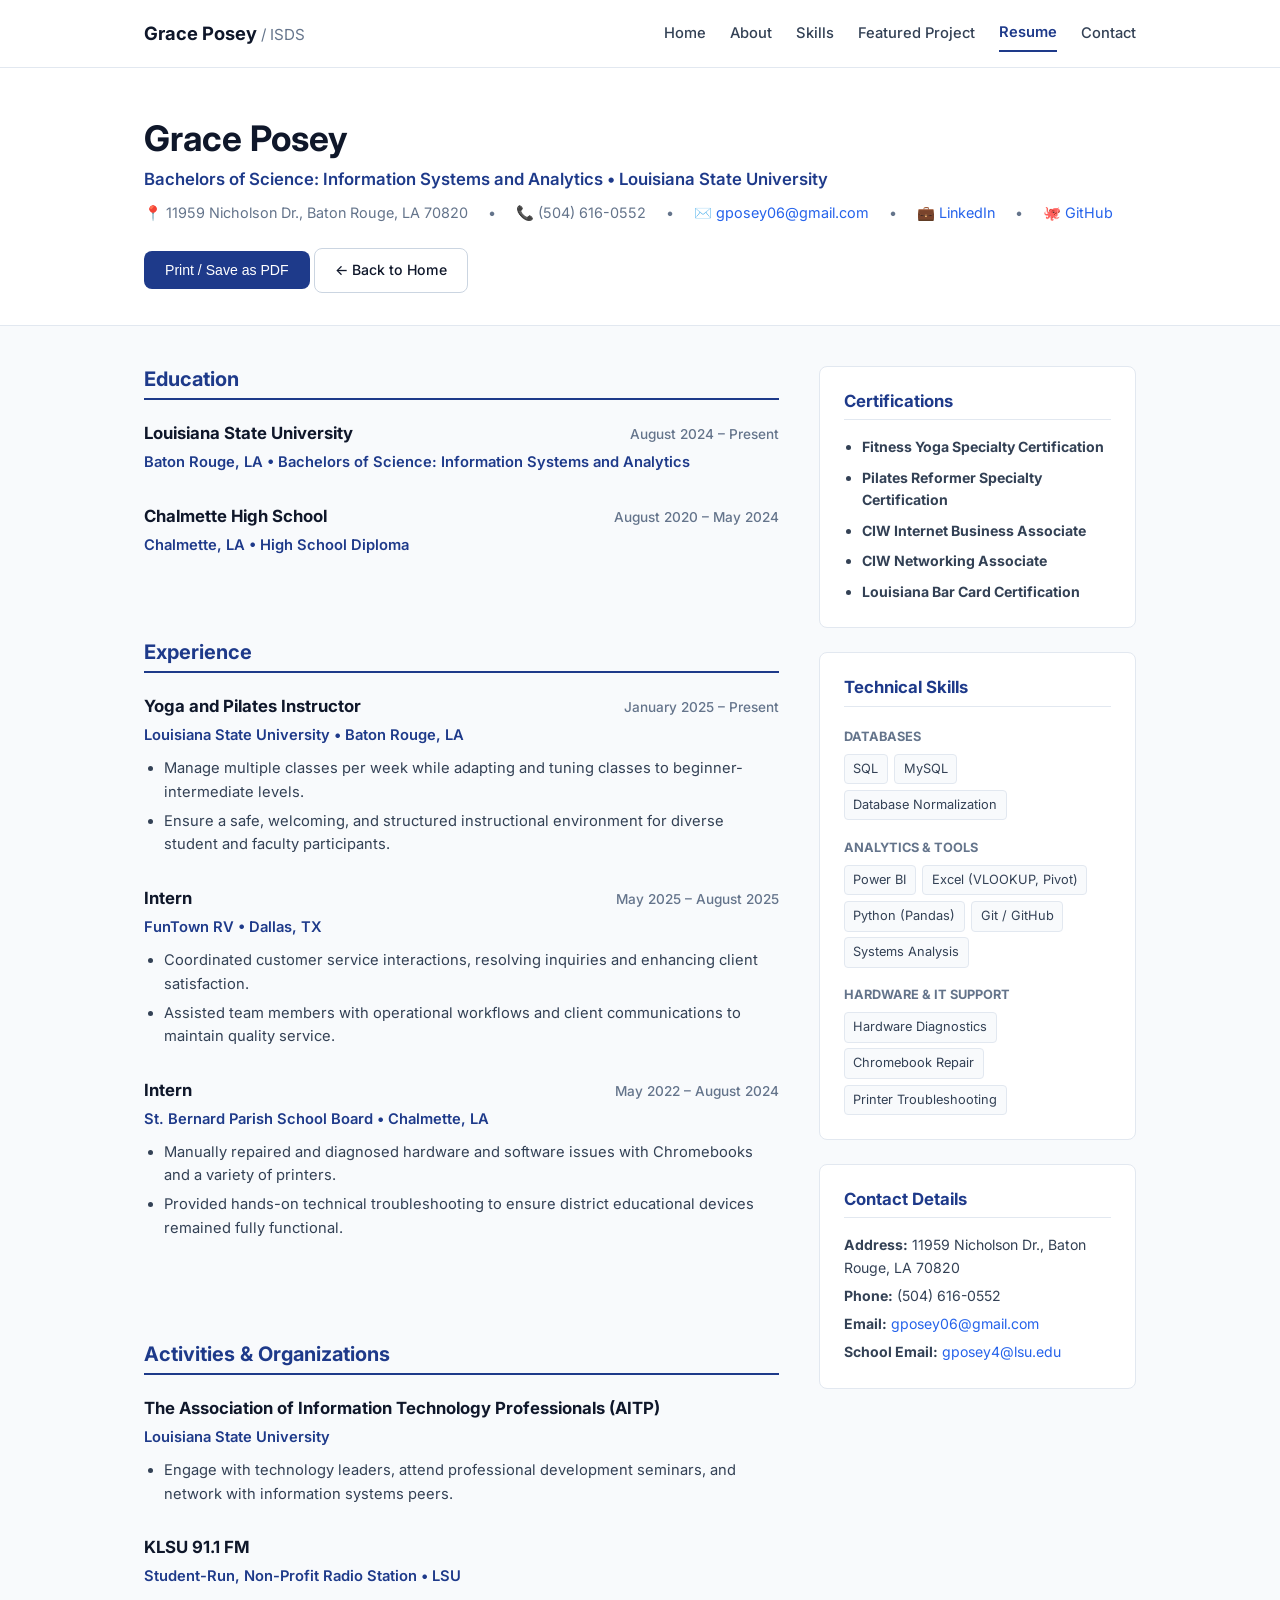
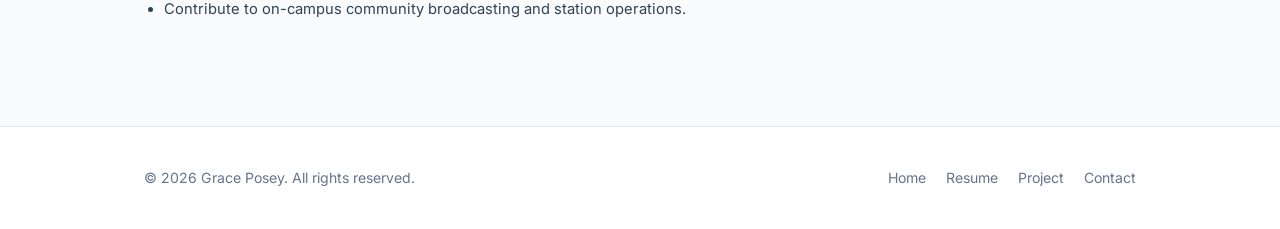
==== resume.html @ 0e3ea4c7 "Complete initial version of personal website" ====
<!DOCTYPE html>
<html lang="en">
<head>
  <meta charset="UTF-8">
  <meta name="viewport" content="width=device-width, initial-scale=1.0">
  <title>Resume | Grace Posey - Information Systems &amp; Analytics</title>
  <meta name="description" content="Professional resume of Grace Posey - Information Systems and Analytics student at Louisiana State University with experience in instruction, client relations, and IT support.">
  <link rel="stylesheet" href="css/style.css">
</head>
<body>

  <!-- =========================================================================
       NAVIGATION
       ========================================================================= -->
  <header class="site-header">
    <div class="container nav-container">
      <a href="index.html#home" class="brand-logo">
        Grace Posey <span>/ ISDS</span>
      </a>

      <input type="checkbox" id="nav-toggle" class="nav-toggle" aria-label="Toggle navigation">
      <label for="nav-toggle" class="nav-toggle-label">
        <span></span>
      </label>

      <nav class="nav-menu">
        <a href="index.html#home" class="nav-link">Home</a>
        <a href="index.html#about" class="nav-link">About</a>
        <a href="index.html#skills" class="nav-link">Skills</a>
        <a href="project.html" class="nav-link">Featured Project</a>
        <a href="resume.html" class="nav-link active">Resume</a>
        <a href="index.html#contact" class="nav-link">Contact</a>
      </nav>
    </div>
  </header>

  <main>
    <!-- =========================================================================
         RESUME HEADER & CONTACT INFO
         ========================================================================= -->
    <header class="resume-page-header">
      <div class="container">
        <div class="resume-header-row">
          
          <div class="resume-candidate">
            <h1>Grace Posey</h1>
            <p>Bachelors of Science: Information Systems and Analytics &bull; Louisiana State University</p>
            <div class="resume-contact-inline">
              <span>📍 11959 Nicholson Dr., Baton Rouge, LA 70820</span> &bull;
              <span>📞 (504) 616-0552</span> &bull;
              <span>✉️ <a href="mailto:gposey06@gmail.com">gposey06@gmail.com</a></span> &bull;
              <span>💼 <a href="https://www.linkedin.com/in/grace-posey-5935163aa/?lipi=urn%3Ali%3Apage%3Ad_flagship3_profile_view_base_contact_details%3Bi%2BPXnxjQRSqDoG2YEy2RJw%3D%3D" target="_blank" rel="noopener noreferrer">LinkedIn</a></span> &bull;
              <span>🐙 <a href="https://github.com/gposey4" target="_blank" rel="noopener noreferrer">GitHub</a></span>
            </div>
          </div>

          <div class="resume-actions">
            <button onclick="window.print()" class="btn btn-primary" style="font-size: 0.88rem;">Print / Save as PDF</button>
            <a href="index.html#home" class="btn btn-secondary" style="font-size: 0.88rem;">&larr; Back to Home</a>
          </div>

        </div>
      </div>
    </header>

    <!-- =========================================================================
         RESUME CONTENT
         ========================================================================= -->
    <div class="container">
      <div class="resume-body-grid">
        
        <!-- Main Column: Education, Experience, Activities -->
        <div class="resume-main-column">
          
          <!-- Education Section -->
          <section class="resume-section" style="padding: 0 0 2rem 0; border-bottom: none;">
            <h2 class="resume-section-heading">Education</h2>

            <div class="experience-item">
              <div class="experience-header">
                <span class="experience-role">Louisiana State University</span>
                <span class="experience-date">August 2024 &ndash; Present</span>
              </div>
              <div class="experience-company">Baton Rouge, LA &bull; Bachelors of Science: Information Systems and Analytics</div>
            </div>

            <div class="experience-item" style="margin-bottom: 0;">
              <div class="experience-header">
                <span class="experience-role">Chalmette High School</span>
                <span class="experience-date">August 2020 &ndash; May 2024</span>
              </div>
              <div class="experience-company">Chalmette, LA &bull; High School Diploma</div>
            </div>
          </section>

          <!-- Experience Section -->
          <section class="resume-section" style="padding: 0 0 2rem 0; border-bottom: none;">
            <h2 class="resume-section-heading">Experience</h2>

            <!-- Role 1: LSU -->
            <div class="experience-item">
              <div class="experience-header">
                <span class="experience-role">Yoga and Pilates Instructor</span>
                <span class="experience-date">January 2025 &ndash; Present</span>
              </div>
              <div class="experience-company">Louisiana State University &bull; Baton Rouge, LA</div>
              <ul class="experience-bullets">
                <li>Manage multiple classes per week while adapting and tuning classes to beginner-intermediate levels.</li>
                <li>Ensure a safe, welcoming, and structured instructional environment for diverse student and faculty participants.</li>
              </ul>
            </div>

            <!-- Role 2: FunTown RV -->
            <div class="experience-item">
              <div class="experience-header">
                <span class="experience-role">Intern</span>
                <span class="experience-date">May 2025 &ndash; August 2025</span>
              </div>
              <div class="experience-company">FunTown RV &bull; Dallas, TX</div>
              <ul class="experience-bullets">
                <li>Coordinated customer service interactions, resolving inquiries and enhancing client satisfaction.</li>
                <li>Assisted team members with operational workflows and client communications to maintain quality service.</li>
              </ul>
            </div>

            <!-- Role 3: St. Bernard Parish School Board -->
            <div class="experience-item">
              <div class="experience-header">
                <span class="experience-role">Intern</span>
                <span class="experience-date">May 2022 &ndash; August 2024</span>
              </div>
              <div class="experience-company">St. Bernard Parish School Board &bull; Chalmette, LA</div>
              <ul class="experience-bullets">
                <li>Manually repaired and diagnosed hardware and software issues with Chromebooks and a variety of printers.</li>
                <li>Provided hands-on technical troubleshooting to ensure district educational devices remained fully functional.</li>
              </ul>
            </div>
          </section>

          <!-- Activities Section -->
          <section class="resume-section" style="padding: 0; border-bottom: none;">
            <h2 class="resume-section-heading">Activities &amp; Organizations</h2>

            <div class="experience-item">
              <div class="experience-header">
                <span class="experience-role">The Association of Information Technology Professionals (AITP)</span>
              </div>
              <div class="experience-company">Louisiana State University</div>
              <ul class="experience-bullets">
                <li>Engage with technology leaders, attend professional development seminars, and network with information systems peers.</li>
              </ul>
            </div>

            <div class="experience-item" style="margin-bottom: 0;">
              <div class="experience-header">
                <span class="experience-role">KLSU 91.1 FM</span>
              </div>
              <div class="experience-company">Student-Run, Non-Profit Radio Station &bull; LSU</div>
              <ul class="experience-bullets">
                <li>Contribute to on-campus community broadcasting and station operations.</li>
              </ul>
            </div>
          </section>

        </div>

        <!-- Sidebar Column: Skills, Certifications -->
        <div class="resume-sidebar-column">
          
          <!-- Certifications Card -->
          <div class="resume-widget">
            <h3>Certifications</h3>
            <ul style="font-size: 0.88rem; line-height: 1.6; color: var(--text-body); list-style: disc; padding-left: 1.15rem;">
              <li style="margin-bottom: 0.5rem;"><strong>Fitness Yoga Specialty Certification</strong></li>
              <li style="margin-bottom: 0.5rem;"><strong>Pilates Reformer Specialty Certification</strong></li>
              <li style="margin-bottom: 0.5rem;"><strong>CIW Internet Business Associate</strong></li>
              <li style="margin-bottom: 0.5rem;"><strong>CIW Networking Associate</strong></li>
              <li><strong>Louisiana Bar Card Certification</strong></li>
            </ul>
          </div>

          <!-- Technical Skills Card -->
          <div class="resume-widget">
            <h3>Technical Skills</h3>
            
            <div style="margin-bottom: 0.85rem;">
              <strong style="font-size: 0.8rem; color: var(--text-muted); text-transform: uppercase;">Databases</strong>
              <div style="display: flex; flex-wrap: wrap; gap: 0.35rem; margin-top: 0.35rem;">
                <span class="skill-tag">SQL</span>
                <span class="skill-tag">MySQL</span>
                <span class="skill-tag">Database Normalization</span>
              </div>
            </div>

            <div style="margin-bottom: 0.85rem;">
              <strong style="font-size: 0.8rem; color: var(--text-muted); text-transform: uppercase;">Analytics &amp; Tools</strong>
              <div style="display: flex; flex-wrap: wrap; gap: 0.35rem; margin-top: 0.35rem;">
                <span class="skill-tag">Power BI</span>
                <span class="skill-tag">Excel (VLOOKUP, Pivot)</span>
                <span class="skill-tag">Python (Pandas)</span>
                <span class="skill-tag">Git / GitHub</span>
                <span class="skill-tag">Systems Analysis</span>
              </div>
            </div>

            <div>
              <strong style="font-size: 0.8rem; color: var(--text-muted); text-transform: uppercase;">Hardware &amp; IT Support</strong>
              <div style="display: flex; flex-wrap: wrap; gap: 0.35rem; margin-top: 0.35rem;">
                <span class="skill-tag">Hardware Diagnostics</span>
                <span class="skill-tag">Chromebook Repair</span>
                <span class="skill-tag">Printer Troubleshooting</span>
              </div>
            </div>
          </div>

          <!-- Contact Summary Widget -->
          <div class="resume-widget">
            <h3>Contact Details</h3>
            <div style="font-size: 0.88rem; line-height: 1.6; color: var(--text-body);">
              <div><strong>Address:</strong> 11959 Nicholson Dr., Baton Rouge, LA 70820</div>
              <div style="margin-top: 0.35rem;"><strong>Phone:</strong> (504) 616-0552</div>
              <div style="margin-top: 0.35rem;"><strong>Email:</strong> <a href="mailto:gposey06@gmail.com">gposey06@gmail.com</a></div>
              <div style="margin-top: 0.35rem;"><strong>School Email:</strong> <a href="mailto:gposey4@lsu.edu">gposey4@lsu.edu</a></div>
            </div>
          </div>

        </div>

      </div>
    </div>
  </main>

  <!-- =========================================================================
       FOOTER
       ========================================================================= -->
  <footer class="site-footer">
    <div class="container footer-content">
      <div>&copy; 2026 Grace Posey. All rights reserved.</div>
      <div class="footer-links">
        <a href="index.html#home">Home</a>
        <a href="resume.html">Resume</a>
        <a href="project.html">Project</a>
        <a href="index.html#contact">Contact</a>
      </div>
    </div>
  </footer>

</body>
</html>
---- css/style.css ----
/* ==========================================================================
   PERSONAL WEBSITE STYLESHEET - GRACE POSEY (ISDS)
   Clean, Minimalist, and Simple Style - Zero JavaScript
   ========================================================================== */

@import url('https://fonts.googleapis.com/css2?family=Inter:wght@400;500;600;700&display=swap');

:root {
  /* Colors */
  --bg-page: #f8fafc;
  --bg-surface: #ffffff;
  --text-main: #0f172a;
  --text-body: #334155;
  --text-muted: #64748b;
  --border-color: #e2e8f0;
  --border-darker: #cbd5e1;

  /* Accents */
  --primary: #1e3a8a;       /* Classic deep navy */
  --primary-hover: #172554;
  --primary-light: #eff6ff;
  --accent-blue: #2563eb;
  
  /* Typography */
  --font-sans: 'Inter', -apple-system, BlinkMacSystemFont, 'Segoe UI', Roboto, sans-serif;

  /* Layout */
  --max-width: 1040px;
  --header-height: 68px;
  --radius: 8px;
}

/* --- Base & Reset --- */
*, *::before, *::after {
  box-sizing: border-box;
  margin: 0;
  padding: 0;
}

html {
  font-size: 16px;
  scroll-behavior: smooth;
  scroll-padding-top: calc(var(--header-height) + 20px);
}

body {
  font-family: var(--font-sans);
  background-color: var(--bg-page);
  color: var(--text-body);
  line-height: 1.6;
  min-height: 100vh;
  display: flex;
  flex-direction: column;
}

a {
  color: var(--accent-blue);
  text-decoration: none;
  transition: color 0.15s ease;
}

a:hover {
  color: var(--primary-hover);
  text-decoration: underline;
}

img {
  max-width: 100%;
  height: auto;
  display: block;
}

ul, ol {
  list-style: none;
}

/* --- Typography --- */
h1, h2, h3, h4, h5, h6 {
  color: var(--text-main);
  font-weight: 700;
  line-height: 1.3;
}

/* --- Container & Sections --- */
.container {
  width: 100%;
  max-width: var(--max-width);
  margin: 0 auto;
  padding: 0 1.5rem;
}

section {
  padding: 4rem 0;
  border-bottom: 1px solid var(--border-color);
}

section:last-of-type {
  border-bottom: none;
}

.section-tag {
  display: inline-block;
  font-size: 0.75rem;
  font-weight: 700;
  text-transform: uppercase;
  letter-spacing: 0.08em;
  color: var(--primary);
  margin-bottom: 0.5rem;
}

.section-title {
  font-size: 1.85rem;
  margin-bottom: 0.75rem;
}

.section-subtitle {
  font-size: 1.05rem;
  color: var(--text-muted);
  max-width: 650px;
  margin-bottom: 2.5rem;
}

/* ==========================================================================
   NAVIGATION
   ========================================================================== */
.site-header {
  position: sticky;
  top: 0;
  z-index: 100;
  height: var(--header-height);
  background: var(--bg-surface);
  border-bottom: 1px solid var(--border-color);
}

.nav-container {
  display: flex;
  align-items: center;
  justify-content: space-between;
  height: 100%;
}

.brand-logo {
  font-size: 1.15rem;
  font-weight: 700;
  color: var(--text-main);
  text-decoration: none;
}

.brand-logo:hover {
  text-decoration: none;
}

.brand-logo span {
  color: var(--text-muted);
  font-weight: 400;
  font-size: 0.95rem;
}

.nav-menu {
  display: flex;
  align-items: center;
  gap: 1.5rem;
}

.nav-link {
  font-size: 0.92rem;
  font-weight: 500;
  color: var(--text-body);
  text-decoration: none;
  padding: 0.35rem 0;
  position: relative;
}

.nav-link:hover {
  color: var(--primary);
  text-decoration: none;
}

.nav-link.active {
  color: var(--primary);
  font-weight: 600;
  border-bottom: 2px solid var(--primary);
}

/* Mobile Hamburger Checkbox Hack */
.nav-toggle {
  display: none;
}

.nav-toggle-label {
  display: none;
  cursor: pointer;
  width: 36px;
  height: 36px;
  align-items: center;
  justify-content: center;
}

.nav-toggle-label span,
.nav-toggle-label span::before,
.nav-toggle-label span::after {
  content: '';
  display: block;
  width: 20px;
  height: 2px;
  background: var(--text-main);
  position: relative;
  transition: all 0.2s ease;
}

.nav-toggle-label span::before {
  top: -6px;
  position: absolute;
}

.nav-toggle-label span::after {
  top: 6px;
  position: absolute;
}

/* ==========================================================================
   BUTTONS & BADGES
   ========================================================================== */
.btn {
  display: inline-flex;
  align-items: center;
  justify-content: center;
  gap: 0.5rem;
  padding: 0.65rem 1.25rem;
  font-size: 0.92rem;
  font-weight: 500;
  border-radius: var(--radius);
  border: 1px solid transparent;
  cursor: pointer;
  text-decoration: none !important;
  transition: background-color 0.15s ease, border-color 0.15s ease;
}

.btn-primary {
  background: var(--primary);
  color: #ffffff !important;
}

.btn-primary:hover {
  background: var(--primary-hover);
}

.btn-secondary {
  background: var(--bg-surface);
  color: var(--text-main) !important;
  border-color: var(--border-darker);
}

.btn-secondary:hover {
  background: #f1f5f9;
  border-color: #94a3b8;
}

.badge {
  display: inline-block;
  padding: 0.25rem 0.6rem;
  font-size: 0.75rem;
  font-weight: 600;
  border-radius: 4px;
  background: var(--primary-light);
  color: var(--primary);
  border: 1px solid #dbeafe;
}

/* ==========================================================================
   HERO SECTION
   ========================================================================== */
.hero-section {
  padding: 4.5rem 0;
  background: var(--bg-surface);
}

.hero-grid {
  display: grid;
  grid-template-columns: 1.2fr 0.8fr;
  gap: 3rem;
  align-items: center;
}

.hero-title {
  font-size: 2.5rem;
  letter-spacing: -0.02em;
  margin-bottom: 0.5rem;
  line-height: 1.2;
}

.hero-subtitle {
  font-size: 1.2rem;
  color: var(--primary);
  font-weight: 600;
  margin-bottom: 1.25rem;
}

.hero-desc {
  font-size: 1.05rem;
  color: var(--text-body);
  line-height: 1.7;
  margin-bottom: 1.75rem;
}

.hero-cta-group {
  display: flex;
  flex-wrap: wrap;
  gap: 0.75rem;
}

/* Portrait Frame - Simple & Clean */
.hero-visual {
  display: flex;
  justify-content: center;
}

.portrait-frame {
  width: 100%;
  max-width: 320px;
  border-radius: 12px;
  overflow: hidden;
  border: 1px solid var(--border-color);
  box-shadow: 0 4px 12px rgba(0, 0, 0, 0.05);
  background: var(--bg-surface);
}

.portrait-frame img {
  width: 100%;
  height: 380px;
  object-fit: cover;
  object-position: center 20%;
  display: block;
}

/* ==========================================================================
   ABOUT SECTION
   ========================================================================== */
.about-grid {
  display: grid;
  grid-template-columns: 1.1fr 0.9fr;
  gap: 2.5rem;
  align-items: start;
}

.about-content p {
  margin-bottom: 1rem;
  font-size: 1rem;
  line-height: 1.7;
}

.about-bullets {
  background: var(--bg-surface);
  border: 1px solid var(--border-color);
  border-radius: var(--radius);
  padding: 1.5rem;
}

.about-bullets h4 {
  font-size: 1rem;
  margin-bottom: 0.75rem;
  color: var(--primary);
}

.about-bullets ul {
  list-style: disc;
  padding-left: 1.25rem;
}

.about-bullets li {
  font-size: 0.92rem;
  margin-bottom: 0.5rem;
  color: var(--text-body);
}

/* ==========================================================================
   SKILLS SECTION
   ========================================================================== */
.skills-grid {
  display: grid;
  grid-template-columns: repeat(3, 1fr);
  gap: 1.5rem;
}

.skill-category-card {
  background: var(--bg-surface);
  border: 1px solid var(--border-color);
  border-radius: var(--radius);
  padding: 1.5rem;
}

.skill-category-card h3 {
  font-size: 1.1rem;
  margin-bottom: 0.5rem;
}

.skill-category-card p {
  font-size: 0.88rem;
  color: var(--text-muted);
  margin-bottom: 1.25rem;
}

.skill-tags {
  display: flex;
  flex-wrap: wrap;
  gap: 0.4rem;
}

.skill-tag {
  font-size: 0.8rem;
  padding: 0.25rem 0.55rem;
  background: var(--bg-page);
  border: 1px solid var(--border-color);
  border-radius: 4px;
  color: var(--text-body);
}

/* ==========================================================================
   FEATURED PROJECT TEASER
   ========================================================================== */
.featured-project-card {
  background: var(--bg-surface);
  border: 1px solid var(--border-color);
  border-radius: var(--radius);
  overflow: hidden;
  display: grid;
  grid-template-columns: 1.1fr 0.9fr;
}

.project-card-image {
  background: #f1f5f9;
  display: flex;
  align-items: center;
  justify-content: center;
  border-right: 1px solid var(--border-color);
}

.project-card-image img {
  width: 100%;
  height: 100%;
  object-fit: cover;
}

.project-card-body {
  padding: 2.25rem;
  display: flex;
  flex-direction: column;
  justify-content: center;
}

.project-card-body h3 {
  font-size: 1.4rem;
  margin-bottom: 0.75rem;
}

.project-card-body p {
  font-size: 0.95rem;
  color: var(--text-body);
  line-height: 1.65;
  margin-bottom: 1.5rem;
}

/* ==========================================================================
   CONTACT SECTION
   ========================================================================== */
.contact-grid {
  display: grid;
  grid-template-columns: 1fr 1fr;
  gap: 2.5rem;
}

.contact-info-card {
  background: var(--bg-surface);
  border: 1px solid var(--border-color);
  border-radius: var(--radius);
  padding: 2rem;
}

.contact-info-card h3 {
  font-size: 1.25rem;
  margin-bottom: 0.5rem;
}

.contact-info-card p {
  color: var(--text-muted);
  font-size: 0.95rem;
  margin-bottom: 1.5rem;
}

.contact-channel-list {
  display: flex;
  flex-direction: column;
  gap: 1rem;
}

.contact-channel-item {
  display: flex;
  flex-direction: column;
  font-size: 0.92rem;
}

.contact-channel-item strong {
  color: var(--text-main);
  font-size: 0.82rem;
  text-transform: uppercase;
  letter-spacing: 0.04em;
  margin-bottom: 0.15rem;
}

.contact-channel-item a {
  color: var(--accent-blue);
}

/* Simple Contact Form */
.contact-form {
  background: var(--bg-surface);
  border: 1px solid var(--border-color);
  border-radius: var(--radius);
  padding: 2rem;
  display: flex;
  flex-direction: column;
  gap: 1.1rem;
}

.form-group {
  display: flex;
  flex-direction: column;
  gap: 0.35rem;
}

.form-label {
  font-size: 0.85rem;
  font-weight: 600;
  color: var(--text-main);
}

.form-control {
  width: 100%;
  padding: 0.65rem 0.85rem;
  background: #ffffff;
  border: 1px solid var(--border-darker);
  border-radius: 4px;
  color: var(--text-main);
  font-size: 0.92rem;
}

.form-control:focus {
  outline: none;
  border-color: var(--primary);
  box-shadow: 0 0 0 2px rgba(30, 58, 138, 0.15);
}

textarea.form-control {
  min-height: 110px;
  resize: vertical;
}

/* ==========================================================================
   RESUME PAGE STYLES - Simple & Professional
   ========================================================================== */
.resume-page-header {
  padding: 3rem 0 2rem 0;
  background: var(--bg-surface);
  border-bottom: 1px solid var(--border-color);
}

.resume-header-row {
  display: flex;
  justify-content: space-between;
  align-items: flex-start;
  gap: 1.5rem;
  flex-wrap: wrap;
}

.resume-candidate h1 {
  font-size: 2.2rem;
  margin-bottom: 0.25rem;
}

.resume-candidate p {
  font-size: 1.05rem;
  color: var(--primary);
  font-weight: 600;
  margin-bottom: 0.5rem;
}

.resume-contact-inline {
  display: flex;
  flex-wrap: wrap;
  gap: 1.25rem;
  font-size: 0.9rem;
  color: var(--text-muted);
}

.resume-body-grid {
  display: grid;
  grid-template-columns: 2fr 1fr;
  gap: 2.5rem;
  padding: 2.5rem 0 4rem 0;
}

.resume-section {
  margin-bottom: 2.5rem;
}

.resume-section-heading {
  font-size: 1.25rem;
  margin-bottom: 1.25rem;
  padding-bottom: 0.4rem;
  border-bottom: 2px solid var(--primary);
  color: var(--primary);
}

/* Timeline/List for Experience */
.experience-item {
  margin-bottom: 1.75rem;
}

.experience-header {
  display: flex;
  justify-content: space-between;
  align-items: baseline;
  flex-wrap: wrap;
  gap: 0.5rem;
  margin-bottom: 0.25rem;
}

.experience-role {
  font-size: 1.05rem;
  font-weight: 700;
  color: var(--text-main);
}

.experience-date {
  font-size: 0.85rem;
  color: var(--text-muted);
  font-weight: 500;
}

.experience-company {
  font-size: 0.92rem;
  color: var(--primary);
  font-weight: 600;
  margin-bottom: 0.6rem;
}

.experience-bullets {
  list-style-type: disc;
  padding-left: 1.25rem;
  color: var(--text-body);
  font-size: 0.92rem;
  line-height: 1.6;
}

.experience-bullets li {
  margin-bottom: 0.35rem;
}

/* Resume Sidebar */
.resume-widget {
  background: var(--bg-surface);
  border: 1px solid var(--border-color);
  border-radius: var(--radius);
  padding: 1.5rem;
  margin-bottom: 1.5rem;
}

.resume-widget h3 {
  font-size: 1.05rem;
  margin-bottom: 1rem;
  color: var(--primary);
  border-bottom: 1px solid var(--border-color);
  padding-bottom: 0.4rem;
}

.education-item {
  margin-bottom: 1rem;
}

.education-item h4 {
  font-size: 0.95rem;
  color: var(--text-main);
}

.education-item .institution {
  font-size: 0.88rem;
  color: var(--text-muted);
}

.education-item .subtext {
  font-size: 0.82rem;
  color: var(--primary);
  font-weight: 600;
  margin-top: 0.2rem;
}

/* ==========================================================================
   PROJECT DEEP-DIVE PAGE STYLES - Simple & Clean
   ========================================================================== */
.project-hero {
  padding: 3rem 0 2rem 0;
  background: var(--bg-surface);
  border-bottom: 1px solid var(--border-color);
}

.project-breadcrumb {
  display: flex;
  align-items: center;
  gap: 0.5rem;
  font-size: 0.85rem;
  color: var(--text-muted);
  margin-bottom: 1rem;
}

.project-hero h1 {
  font-size: 2.2rem;
  margin-bottom: 0.5rem;
}

.lead-text {
  font-size: 1.05rem;
  color: var(--text-body);
  max-width: 720px;
  line-height: 1.65;
}

.project-meta-bar {
  display: flex;
  flex-wrap: wrap;
  gap: 2rem;
  padding: 1rem 0 0 0;
  margin-top: 1.5rem;
  border-top: 1px solid var(--border-color);
}

.meta-field h5 {
  font-size: 0.75rem;
  color: var(--text-muted);
  text-transform: uppercase;
  letter-spacing: 0.05em;
  margin-bottom: 0.15rem;
}

.meta-field span {
  font-size: 0.9rem;
  font-weight: 600;
  color: var(--text-main);
}

.project-main-preview {
  margin: 2.5rem 0;
  border-radius: var(--radius);
  overflow: hidden;
  border: 1px solid var(--border-color);
  background: #ffffff;
}

.project-deepdive-grid {
  display: grid;
  grid-template-columns: 2fr 1fr;
  gap: 2.5rem;
  padding-bottom: 4rem;
}

.case-study-article h2 {
  font-size: 1.35rem;
  margin: 2rem 0 0.75rem 0;
  color: var(--primary);
}

.case-study-article h2:first-child {
  margin-top: 0;
}

.case-study-article p {
  font-size: 0.98rem;
  line-height: 1.7;
  color: var(--text-body);
  margin-bottom: 1rem;
}

.case-study-article ul {
  list-style-type: disc;
  padding-left: 1.25rem;
  margin-bottom: 1.5rem;
  color: var(--text-body);
}

.case-study-article li {
  margin-bottom: 0.4rem;
  font-size: 0.95rem;
}

/* Simple Architecture Steps */
.pipeline-steps {
  display: grid;
  grid-template-columns: repeat(3, 1fr);
  gap: 1rem;
  margin: 1.5rem 0;
}

.pipeline-step {
  background: var(--bg-surface);
  border: 1px solid var(--border-color);
  border-radius: var(--radius);
  padding: 1rem;
}

.step-num {
  font-size: 0.75rem;
  font-weight: 700;
  color: var(--primary);
  margin-bottom: 0.25rem;
}

.pipeline-step h4 {
  font-size: 0.92rem;
  margin-bottom: 0.35rem;
}

.pipeline-step p {
  font-size: 0.82rem;
  color: var(--text-muted);
  line-height: 1.5;
  margin-bottom: 0;
}

/* Outcomes List / Cards */
.outcomes-grid {
  display: grid;
  grid-template-columns: repeat(3, 1fr);
  gap: 1rem;
  margin: 1.5rem 0;
}

.outcome-card {
  background: var(--bg-surface);
  border: 1px solid var(--border-color);
  border-radius: var(--radius);
  padding: 1.25rem;
  text-align: center;
}

.outcome-card .number {
  font-size: 1.85rem;
  font-weight: 700;
  color: var(--primary);
  margin-bottom: 0.2rem;
}

.outcome-card .label {
  font-size: 0.82rem;
  color: var(--text-muted);
}

/* Sidebar for Project */
.project-sidebar-card {
  background: var(--bg-surface);
  border: 1px solid var(--border-color);
  border-radius: var(--radius);
  padding: 1.5rem;
  margin-bottom: 1.5rem;
}

.project-sidebar-card h3 {
  font-size: 1.05rem;
  margin-bottom: 1rem;
  color: var(--primary);
  border-bottom: 1px solid var(--border-color);
  padding-bottom: 0.4rem;
}

.tech-item {
  display: flex;
  justify-content: space-between;
  font-size: 0.88rem;
  padding: 0.35rem 0;
  border-bottom: 1px dashed var(--border-color);
}

.tech-item:last-child {
  border-bottom: none;
}

/* ==========================================================================
   FOOTER
   ========================================================================== */
.site-footer {
  margin-top: auto;
  background: var(--bg-surface);
  border-top: 1px solid var(--border-color);
  padding: 2.5rem 0;
  font-size: 0.88rem;
  color: var(--text-muted);
}

.footer-content {
  display: flex;
  justify-content: space-between;
  align-items: center;
  flex-wrap: wrap;
  gap: 1rem;
}

.footer-links {
  display: flex;
  gap: 1.25rem;
}

.footer-links a {
  color: var(--text-muted);
}

.footer-links a:hover {
  color: var(--primary);
}

/* ==========================================================================
   RESPONSIVE MEDIA QUERIES
   ========================================================================== */
@media (max-width: 860px) {
  .hero-grid,
  .about-grid,
  .featured-project-card,
  .resume-body-grid,
  .project-deepdive-grid,
  .contact-grid {
    grid-template-columns: 1fr;
    gap: 2rem;
  }

  .skills-grid,
  .pipeline-steps,
  .outcomes-grid {
    grid-template-columns: 1fr;
  }

  .hero-visual {
    order: -1;
  }

  .portrait-frame {
    max-width: 260px;
    margin: 0 auto;
  }

  .portrait-frame img {
    height: 300px;
  }

  /* Hamburger Menu Activation */
  .nav-toggle-label {
    display: flex;
  }

  .nav-menu {
    position: fixed;
    top: var(--header-height);
    left: 0;
    right: 0;
    background: var(--bg-surface);
    border-bottom: 1px solid var(--border-color);
    flex-direction: column;
    align-items: flex-start;
    padding: 1.25rem 1.5rem;
    gap: 1rem;
    display: none;
  }

  .nav-toggle:checked ~ .nav-menu {
    display: flex;
  }
}

/* ==========================================================================
   PRINT STYLESHEET
   ========================================================================== */
@media print {
  body {
    background: #ffffff !important;
    color: #000000 !important;
  }

  .site-header,
  .site-footer,
  .resume-actions,
  .btn,
  .nav-toggle,
  .nav-toggle-label {
    display: none !important;
  }

  .resume-page-header {
    border-bottom: 2px solid #000 !important;
    padding: 0 0 1rem 0 !important;
  }

  .resume-body-grid {
    grid-template-columns: 1fr !important;
    padding: 1rem 0 !important;
  }

  .resume-section-heading {
    color: #000 !important;
    border-bottom: 1px solid #000 !important;
  }

  .resume-widget {
    border: none !important;
    padding: 0 !important;
  }
}
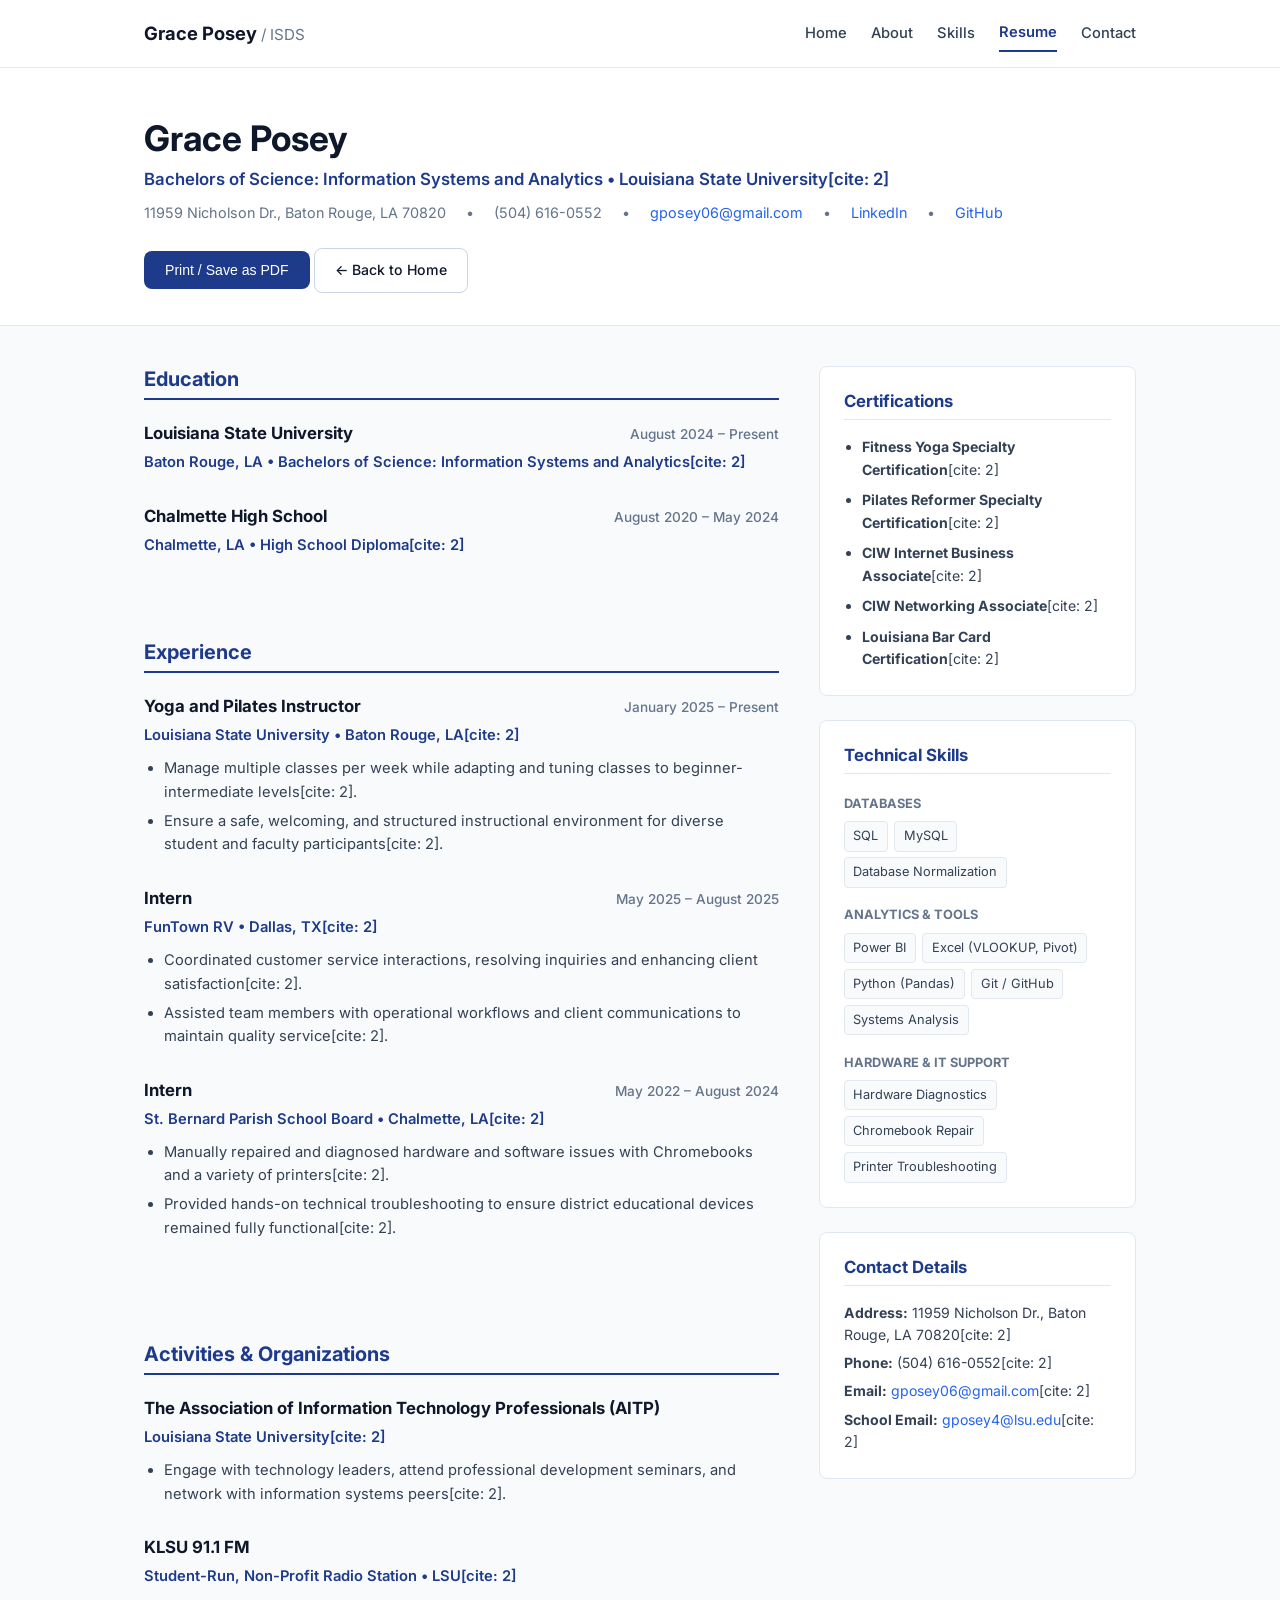
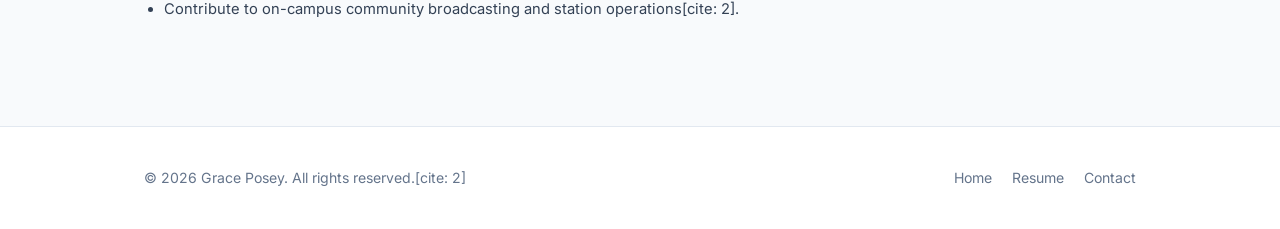
==== commit 13822115: "Complete initial version of personal website" ====
--- a/resume.html
+++ b/resume.html
@@ -1,12 +1,15 @@
 <!DOCTYPE html>
 <html lang="en">
+
 <head>
   <meta charset="UTF-8">
   <meta name="viewport" content="width=device-width, initial-scale=1.0">
   <title>Resume | Grace Posey - Information Systems &amp; Analytics</title>
-  <meta name="description" content="Professional resume of Grace Posey - Information Systems and Analytics student at Louisiana State University with experience in instruction, client relations, and IT support.">
+  <meta name="description"
+    content="Professional resume of Grace Posey - Information Systems and Analytics student at Louisiana State University with experience in instruction, client relations, and IT support.">
   <link rel="stylesheet" href="css/style.css">
 </head>
+
 <body>
 
   <!-- =========================================================================
@@ -27,7 +30,6 @@
         <a href="index.html#home" class="nav-link">Home</a>
         <a href="index.html#about" class="nav-link">About</a>
         <a href="index.html#skills" class="nav-link">Skills</a>
-        <a href="project.html" class="nav-link">Featured Project</a>
         <a href="resume.html" class="nav-link active">Resume</a>
         <a href="index.html#contact" class="nav-link">Contact</a>
       </nav>
@@ -41,21 +43,24 @@
     <header class="resume-page-header">
       <div class="container">
         <div class="resume-header-row">
-          
+
           <div class="resume-candidate">
             <h1>Grace Posey</h1>
-            <p>Bachelors of Science: Information Systems and Analytics &bull; Louisiana State University</p>
+            <p>Bachelors of Science: Information Systems and Analytics &bull; Louisiana State University[cite: 2]</p>
             <div class="resume-contact-inline">
-              <span>📍 11959 Nicholson Dr., Baton Rouge, LA 70820</span> &bull;
-              <span>📞 (504) 616-0552</span> &bull;
-              <span>✉️ <a href="mailto:gposey06@gmail.com">gposey06@gmail.com</a></span> &bull;
-              <span>💼 <a href="https://www.linkedin.com/in/grace-posey-5935163aa/?lipi=urn%3Ali%3Apage%3Ad_flagship3_profile_view_base_contact_details%3Bi%2BPXnxjQRSqDoG2YEy2RJw%3D%3D" target="_blank" rel="noopener noreferrer">LinkedIn</a></span> &bull;
-              <span>🐙 <a href="https://github.com/gposey4" target="_blank" rel="noopener noreferrer">GitHub</a></span>
+              <span>11959 Nicholson Dr., Baton Rouge, LA 70820</span> &bull;
+              <span>(504) 616-0552</span> &bull;
+              <span><a href="mailto:gposey06@gmail.com">gposey06@gmail.com</a></span> &bull;
+              <span><a
+                  href="https://www.linkedin.com/in/grace-posey-5935163aa/?lipi=urn%3Ali%3Apage%3Ad_flagship3_profile_view_base_contact_details%3Bi%2BPXnxjQRSqDoG2YEy2RJw%3D%3D"
+                  target="_blank" rel="noopener noreferrer">LinkedIn</a></span> &bull;
+              <span><a href="https://github.com/gposey4" target="_blank" rel="noopener noreferrer">GitHub</a></span>
             </div>
           </div>
 
           <div class="resume-actions">
-            <button onclick="window.print()" class="btn btn-primary" style="font-size: 0.88rem;">Print / Save as PDF</button>
+            <button onclick="window.print()" class="btn btn-primary" style="font-size: 0.88rem;">Print / Save as
+              PDF</button>
             <a href="index.html#home" class="btn btn-secondary" style="font-size: 0.88rem;">&larr; Back to Home</a>
           </div>
 
@@ -68,10 +73,10 @@
          ========================================================================= -->
     <div class="container">
       <div class="resume-body-grid">
-        
+
         <!-- Main Column: Education, Experience, Activities -->
         <div class="resume-main-column">
-          
+
           <!-- Education Section -->
           <section class="resume-section" style="padding: 0 0 2rem 0; border-bottom: none;">
             <h2 class="resume-section-heading">Education</h2>
@@ -81,7 +86,8 @@
                 <span class="experience-role">Louisiana State University</span>
                 <span class="experience-date">August 2024 &ndash; Present</span>
               </div>
-              <div class="experience-company">Baton Rouge, LA &bull; Bachelors of Science: Information Systems and Analytics</div>
+              <div class="experience-company">Baton Rouge, LA &bull; Bachelors of Science: Information Systems and
+                Analytics[cite: 2]</div>
             </div>
 
             <div class="experience-item" style="margin-bottom: 0;">
@@ -89,7 +95,7 @@
                 <span class="experience-role">Chalmette High School</span>
                 <span class="experience-date">August 2020 &ndash; May 2024</span>
               </div>
-              <div class="experience-company">Chalmette, LA &bull; High School Diploma</div>
+              <div class="experience-company">Chalmette, LA &bull; High School Diploma[cite: 2]</div>
             </div>
           </section>
 
@@ -103,10 +109,12 @@
                 <span class="experience-role">Yoga and Pilates Instructor</span>
                 <span class="experience-date">January 2025 &ndash; Present</span>
               </div>
-              <div class="experience-company">Louisiana State University &bull; Baton Rouge, LA</div>
-              <ul class="experience-bullets">
-                <li>Manage multiple classes per week while adapting and tuning classes to beginner-intermediate levels.</li>
-                <li>Ensure a safe, welcoming, and structured instructional environment for diverse student and faculty participants.</li>
+              <div class="experience-company">Louisiana State University &bull; Baton Rouge, LA[cite: 2]</div>
+              <ul class="experience-bullets">
+                <li>Manage multiple classes per week while adapting and tuning classes to beginner-intermediate
+                  levels[cite: 2].</li>
+                <li>Ensure a safe, welcoming, and structured instructional environment for diverse student and faculty
+                  participants[cite: 2].</li>
               </ul>
             </div>
 
@@ -116,10 +124,12 @@
                 <span class="experience-role">Intern</span>
                 <span class="experience-date">May 2025 &ndash; August 2025</span>
               </div>
-              <div class="experience-company">FunTown RV &bull; Dallas, TX</div>
-              <ul class="experience-bullets">
-                <li>Coordinated customer service interactions, resolving inquiries and enhancing client satisfaction.</li>
-                <li>Assisted team members with operational workflows and client communications to maintain quality service.</li>
+              <div class="experience-company">FunTown RV &bull; Dallas, TX[cite: 2]</div>
+              <ul class="experience-bullets">
+                <li>Coordinated customer service interactions, resolving inquiries and enhancing client
+                  satisfaction[cite: 2].</li>
+                <li>Assisted team members with operational workflows and client communications to maintain quality
+                  service[cite: 2].</li>
               </ul>
             </div>
 
@@ -129,10 +139,12 @@
                 <span class="experience-role">Intern</span>
                 <span class="experience-date">May 2022 &ndash; August 2024</span>
               </div>
-              <div class="experience-company">St. Bernard Parish School Board &bull; Chalmette, LA</div>
-              <ul class="experience-bullets">
-                <li>Manually repaired and diagnosed hardware and software issues with Chromebooks and a variety of printers.</li>
-                <li>Provided hands-on technical troubleshooting to ensure district educational devices remained fully functional.</li>
+              <div class="experience-company">St. Bernard Parish School Board &bull; Chalmette, LA[cite: 2]</div>
+              <ul class="experience-bullets">
+                <li>Manually repaired and diagnosed hardware and software issues with Chromebooks and a variety of
+                  printers[cite: 2].</li>
+                <li>Provided hands-on technical troubleshooting to ensure district educational devices remained fully
+                  functional[cite: 2].</li>
               </ul>
             </div>
           </section>
@@ -145,9 +157,10 @@
               <div class="experience-header">
                 <span class="experience-role">The Association of Information Technology Professionals (AITP)</span>
               </div>
-              <div class="experience-company">Louisiana State University</div>
-              <ul class="experience-bullets">
-                <li>Engage with technology leaders, attend professional development seminars, and network with information systems peers.</li>
+              <div class="experience-company">Louisiana State University[cite: 2]</div>
+              <ul class="experience-bullets">
+                <li>Engage with technology leaders, attend professional development seminars, and network with
+                  information systems peers[cite: 2].</li>
               </ul>
             </div>
 
@@ -155,9 +168,9 @@
               <div class="experience-header">
                 <span class="experience-role">KLSU 91.1 FM</span>
               </div>
-              <div class="experience-company">Student-Run, Non-Profit Radio Station &bull; LSU</div>
-              <ul class="experience-bullets">
-                <li>Contribute to on-campus community broadcasting and station operations.</li>
+              <div class="experience-company">Student-Run, Non-Profit Radio Station &bull; LSU[cite: 2]</div>
+              <ul class="experience-bullets">
+                <li>Contribute to on-campus community broadcasting and station operations[cite: 2].</li>
               </ul>
             </div>
           </section>
@@ -166,23 +179,24 @@
 
         <!-- Sidebar Column: Skills, Certifications -->
         <div class="resume-sidebar-column">
-          
+
           <!-- Certifications Card -->
           <div class="resume-widget">
             <h3>Certifications</h3>
-            <ul style="font-size: 0.88rem; line-height: 1.6; color: var(--text-body); list-style: disc; padding-left: 1.15rem;">
-              <li style="margin-bottom: 0.5rem;"><strong>Fitness Yoga Specialty Certification</strong></li>
-              <li style="margin-bottom: 0.5rem;"><strong>Pilates Reformer Specialty Certification</strong></li>
-              <li style="margin-bottom: 0.5rem;"><strong>CIW Internet Business Associate</strong></li>
-              <li style="margin-bottom: 0.5rem;"><strong>CIW Networking Associate</strong></li>
-              <li><strong>Louisiana Bar Card Certification</strong></li>
+            <ul
+              style="font-size: 0.88rem; line-height: 1.6; color: var(--text-body); list-style: disc; padding-left: 1.15rem;">
+              <li style="margin-bottom: 0.5rem;"><strong>Fitness Yoga Specialty Certification</strong>[cite: 2]</li>
+              <li style="margin-bottom: 0.5rem;"><strong>Pilates Reformer Specialty Certification</strong>[cite: 2]</li>
+              <li style="margin-bottom: 0.5rem;"><strong>CIW Internet Business Associate</strong>[cite: 2]</li>
+              <li style="margin-bottom: 0.5rem;"><strong>CIW Networking Associate</strong>[cite: 2]</li>
+              <li><strong>Louisiana Bar Card Certification</strong>[cite: 2]</li>
             </ul>
           </div>
 
           <!-- Technical Skills Card -->
           <div class="resume-widget">
             <h3>Technical Skills</h3>
-            
+
             <div style="margin-bottom: 0.85rem;">
               <strong style="font-size: 0.8rem; color: var(--text-muted); text-transform: uppercase;">Databases</strong>
               <div style="display: flex; flex-wrap: wrap; gap: 0.35rem; margin-top: 0.35rem;">
@@ -193,7 +207,8 @@
             </div>
 
             <div style="margin-bottom: 0.85rem;">
-              <strong style="font-size: 0.8rem; color: var(--text-muted); text-transform: uppercase;">Analytics &amp; Tools</strong>
+              <strong style="font-size: 0.8rem; color: var(--text-muted); text-transform: uppercase;">Analytics &amp;
+                Tools</strong>
               <div style="display: flex; flex-wrap: wrap; gap: 0.35rem; margin-top: 0.35rem;">
                 <span class="skill-tag">Power BI</span>
                 <span class="skill-tag">Excel (VLOOKUP, Pivot)</span>
@@ -204,7 +219,8 @@
             </div>
 
             <div>
-              <strong style="font-size: 0.8rem; color: var(--text-muted); text-transform: uppercase;">Hardware &amp; IT Support</strong>
+              <strong style="font-size: 0.8rem; color: var(--text-muted); text-transform: uppercase;">Hardware &amp; IT
+                Support</strong>
               <div style="display: flex; flex-wrap: wrap; gap: 0.35rem; margin-top: 0.35rem;">
                 <span class="skill-tag">Hardware Diagnostics</span>
                 <span class="skill-tag">Chromebook Repair</span>
@@ -217,10 +233,12 @@
           <div class="resume-widget">
             <h3>Contact Details</h3>
             <div style="font-size: 0.88rem; line-height: 1.6; color: var(--text-body);">
-              <div><strong>Address:</strong> 11959 Nicholson Dr., Baton Rouge, LA 70820</div>
-              <div style="margin-top: 0.35rem;"><strong>Phone:</strong> (504) 616-0552</div>
-              <div style="margin-top: 0.35rem;"><strong>Email:</strong> <a href="mailto:gposey06@gmail.com">gposey06@gmail.com</a></div>
-              <div style="margin-top: 0.35rem;"><strong>School Email:</strong> <a href="mailto:gposey4@lsu.edu">gposey4@lsu.edu</a></div>
+              <div><strong>Address:</strong> 11959 Nicholson Dr., Baton Rouge, LA 70820[cite: 2]</div>
+              <div style="margin-top: 0.35rem;"><strong>Phone:</strong> (504) 616-0552[cite: 2]</div>
+              <div style="margin-top: 0.35rem;"><strong>Email:</strong> <a
+                  href="mailto:gposey06@gmail.com">gposey06@gmail.com</a>[cite: 2]</div>
+              <div style="margin-top: 0.35rem;"><strong>School Email:</strong> <a
+                  href="mailto:gposey4@lsu.edu">gposey4@lsu.edu</a>[cite: 2]</div>
             </div>
           </div>
 
@@ -235,15 +253,15 @@
        ========================================================================= -->
   <footer class="site-footer">
     <div class="container footer-content">
-      <div>&copy; 2026 Grace Posey. All rights reserved.</div>
+      <div>&copy; 2026 Grace Posey. All rights reserved.[cite: 2]</div>
       <div class="footer-links">
         <a href="index.html#home">Home</a>
         <a href="resume.html">Resume</a>
-        <a href="project.html">Project</a>
         <a href="index.html#contact">Contact</a>
       </div>
     </div>
   </footer>
 
 </body>
-</html>
+
+</html>
--- a/css/style.css
+++ b/css/style.css
@@ -416,51 +416,6 @@
 }
 
 /* ==========================================================================
-   FEATURED PROJECT TEASER
-   ========================================================================== */
-.featured-project-card {
-  background: var(--bg-surface);
-  border: 1px solid var(--border-color);
-  border-radius: var(--radius);
-  overflow: hidden;
-  display: grid;
-  grid-template-columns: 1.1fr 0.9fr;
-}
-
-.project-card-image {
-  background: #f1f5f9;
-  display: flex;
-  align-items: center;
-  justify-content: center;
-  border-right: 1px solid var(--border-color);
-}
-
-.project-card-image img {
-  width: 100%;
-  height: 100%;
-  object-fit: cover;
-}
-
-.project-card-body {
-  padding: 2.25rem;
-  display: flex;
-  flex-direction: column;
-  justify-content: center;
-}
-
-.project-card-body h3 {
-  font-size: 1.4rem;
-  margin-bottom: 0.75rem;
-}
-
-.project-card-body p {
-  font-size: 0.95rem;
-  color: var(--text-body);
-  line-height: 1.65;
-  margin-bottom: 1.5rem;
-}
-
-/* ==========================================================================
    CONTACT SECTION
    ========================================================================== */
 .contact-grid {
@@ -694,74 +649,6 @@
   margin-top: 0.2rem;
 }
 
-/* ==========================================================================
-   PROJECT DEEP-DIVE PAGE STYLES - Simple & Clean
-   ========================================================================== */
-.project-hero {
-  padding: 3rem 0 2rem 0;
-  background: var(--bg-surface);
-  border-bottom: 1px solid var(--border-color);
-}
-
-.project-breadcrumb {
-  display: flex;
-  align-items: center;
-  gap: 0.5rem;
-  font-size: 0.85rem;
-  color: var(--text-muted);
-  margin-bottom: 1rem;
-}
-
-.project-hero h1 {
-  font-size: 2.2rem;
-  margin-bottom: 0.5rem;
-}
-
-.lead-text {
-  font-size: 1.05rem;
-  color: var(--text-body);
-  max-width: 720px;
-  line-height: 1.65;
-}
-
-.project-meta-bar {
-  display: flex;
-  flex-wrap: wrap;
-  gap: 2rem;
-  padding: 1rem 0 0 0;
-  margin-top: 1.5rem;
-  border-top: 1px solid var(--border-color);
-}
-
-.meta-field h5 {
-  font-size: 0.75rem;
-  color: var(--text-muted);
-  text-transform: uppercase;
-  letter-spacing: 0.05em;
-  margin-bottom: 0.15rem;
-}
-
-.meta-field span {
-  font-size: 0.9rem;
-  font-weight: 600;
-  color: var(--text-main);
-}
-
-.project-main-preview {
-  margin: 2.5rem 0;
-  border-radius: var(--radius);
-  overflow: hidden;
-  border: 1px solid var(--border-color);
-  background: #ffffff;
-}
-
-.project-deepdive-grid {
-  display: grid;
-  grid-template-columns: 2fr 1fr;
-  gap: 2.5rem;
-  padding-bottom: 4rem;
-}
-
 .case-study-article h2 {
   font-size: 1.35rem;
   margin: 2rem 0 0.75rem 0;
@@ -853,23 +740,6 @@
   color: var(--text-muted);
 }
 
-/* Sidebar for Project */
-.project-sidebar-card {
-  background: var(--bg-surface);
-  border: 1px solid var(--border-color);
-  border-radius: var(--radius);
-  padding: 1.5rem;
-  margin-bottom: 1.5rem;
-}
-
-.project-sidebar-card h3 {
-  font-size: 1.05rem;
-  margin-bottom: 1rem;
-  color: var(--primary);
-  border-bottom: 1px solid var(--border-color);
-  padding-bottom: 0.4rem;
-}
-
 .tech-item {
   display: flex;
   justify-content: space-between;
@@ -921,9 +791,7 @@
 @media (max-width: 860px) {
   .hero-grid,
   .about-grid,
-  .featured-project-card,
   .resume-body-grid,
-  .project-deepdive-grid,
   .contact-grid {
     grid-template-columns: 1fr;
     gap: 2rem;
